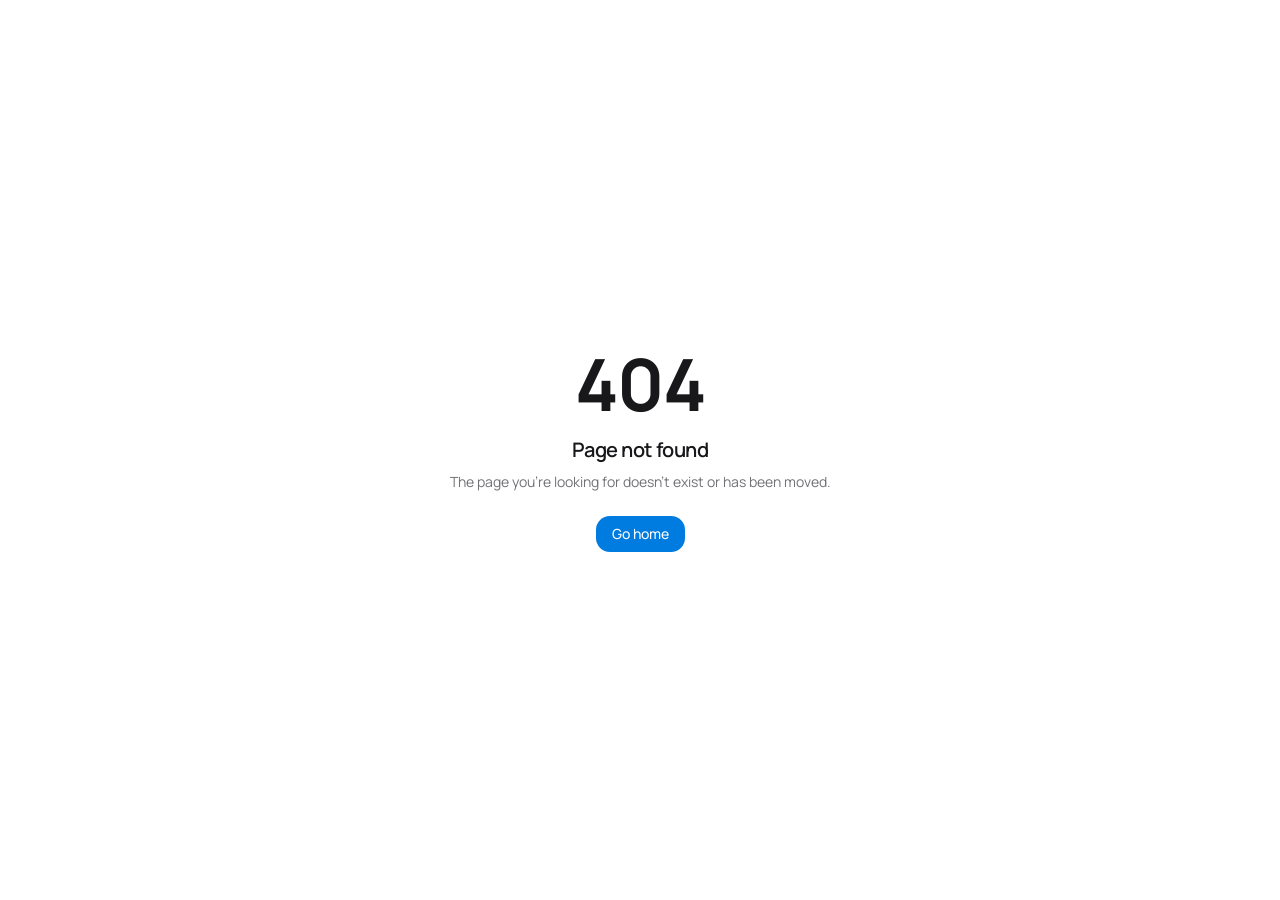
==== privacy/index.html @ 2be68465 "Update policies, developer name and Windows 1.0.5.0 version - Privacy Policy and Terms rewritten: br" ====
<!DOCTYPE html><html lang="en"><head><meta charSet="utf-8"/><meta name="viewport" content="width=device-width, initial-scale=1"/><link rel="stylesheet" href="https://fonts.googleapis.com/css2?family=Manrope:wght@400;500;600;700;800&amp;display=swap" data-precedence="default"/><link rel="stylesheet" href="/assets/styles-CU_1WnyI.css" data-precedence="default"/><title>Privacy Policy — LocalClip</title><meta name="author" content="LocalClip"/><meta property="og:title" content="LocalClip — Sync Android &amp; Windows clipboard, screenshots and files"/><meta property="og:type" content="website"/><meta name="twitter:card" content="summary_large_image"/><meta name="twitter:title" content="LocalClip — Sync Android &amp; Windows clipboard, screenshots and files"/><meta property="og:description" content="LocalClip"/><meta name="twitter:description" content="LocalClip"/><meta property="og:image" content="https://pub-bb2e103a32db4e198524a2e9ed8f35b4.r2.dev/e1fee9d8-5ac7-4807-935d-503331941cda/id-preview-9e396f09--e91eb347-a33b-421f-9c96-598b1c10aba2.lovable.app-1782786435490.png"/><meta name="twitter:image" content="https://pub-bb2e103a32db4e198524a2e9ed8f35b4.r2.dev/e1fee9d8-5ac7-4807-935d-503331941cda/id-preview-9e396f09--e91eb347-a33b-421f-9c96-598b1c10aba2.lovable.app-1782786435490.png"/><meta name="description" content="How LocalClip handles your data across Android and Windows."/><link rel="modulepreload" href="/assets/index-wlqRtZPc.js"/><link rel="modulepreload" href="/assets/privacy-C804tiLi.js"/><link rel="modulepreload" href="/assets/LegalLayout-BevBoTQY.js"/><link rel="preconnect" href="https://fonts.googleapis.com"/><link rel="preconnect" href="https://fonts.gstatic.com" crossorigin="anonymous"/></head><body><!--$--><div class="min-h-screen bg-background"><header class="sticky top-0 z-50 border-b border-border/60 bg-background/70 backdrop-blur-xl"><div class="mx-auto flex h-14 max-w-5xl items-center justify-between px-4 sm:px-6"><a href="/" class="flex items-center gap-2"><span class="grid shrink-0 place-items-center rounded-[28%] bg-gradient-primary text-primary-foreground shadow-soft h-7 w-7" aria-hidden="true"><svg viewBox="0 0 24 24" fill="none" class="h-[62%] w-[62%]"><path d="M7 8.5h7a3.5 3.5 0 0 1 0 7h-2.5" stroke="currentColor" stroke-width="2.1" stroke-linecap="round"></path><path d="M17 15.5h-7a3.5 3.5 0 0 1 0-7h2.5" stroke="currentColor" stroke-width="2.1" stroke-linecap="round"></path></svg></span><span class="text-[15px] font-semibold tracking-tight">LocalClip</span></a><div class="flex items-center gap-1 rounded-full border border-border bg-background/80 p-1 shadow-soft backdrop-blur"><svg xmlns="http://www.w3.org/2000/svg" width="24" height="24" viewBox="0 0 24 24" fill="none" stroke="currentColor" stroke-width="2" stroke-linecap="round" stroke-linejoin="round" class="lucide lucide-globe ml-1.5 h-4 w-4 shrink-0 text-muted-foreground" aria-hidden="true"><circle cx="12" cy="12" r="10"></circle><path d="M12 2a14.5 14.5 0 0 0 0 20 14.5 14.5 0 0 0 0-20"></path><path d="M2 12h20"></path></svg><button type="button" aria-pressed="true" class="rounded-full px-2.5 py-1 text-xs font-semibold transition-colors bg-foreground text-background">EN</button><button type="button" aria-pressed="false" class="rounded-full px-2.5 py-1 text-xs font-semibold transition-colors text-muted-foreground hover:text-foreground">ES</button></div></div></header><main class="mx-auto max-w-3xl px-4 py-12 sm:px-6 sm:py-16"><a href="/" class="inline-flex items-center gap-1.5 text-sm font-medium text-muted-foreground transition-colors hover:text-foreground"><svg xmlns="http://www.w3.org/2000/svg" width="24" height="24" viewBox="0 0 24 24" fill="none" stroke="currentColor" stroke-width="2" stroke-linecap="round" stroke-linejoin="round" class="lucide lucide-arrow-left h-4 w-4" aria-hidden="true"><path d="m12 19-7-7 7-7"></path><path d="M19 12H5"></path></svg>Back to home</a><h1 class="mt-6 text-3xl font-bold tracking-tight sm:text-4xl">Privacy Policy</h1><p class="mt-2 text-sm text-muted-foreground">Last updated: July 2026</p><div class="mt-8 space-y-8"><section><h2 class="text-lg font-semibold">1. Who is responsible</h2><p class="mt-2 text-sm leading-relaxed text-muted-foreground">LocalClip is developed by Blasmani V. Titi Q. For any privacy request or question about this policy you can contact webbusinesstoolspro@gmail.com.</p></section><section><h2 class="text-lg font-semibold">2. Scope</h2><p class="mt-2 text-sm leading-relaxed text-muted-foreground">This policy covers the LocalClip Windows app, the LocalClip Android app (including the LocalClip Board keyboard) and this website. It explains what information the apps handle, where it is stored and what never leaves your devices.</p></section><section><h2 class="text-lg font-semibold">3. Our privacy model: local first</h2><p class="mt-2 text-sm leading-relaxed text-muted-foreground">LocalClip was designed so that your content travels directly between your own devices. There is no LocalClip cloud, no LocalClip account and no LocalClip server that receives your clipboard, screenshots or files. Synchronization happens over your local Wi-Fi network or over a direct Bluetooth connection between your phone and your PC.</p></section><section><h2 class="text-lg font-semibold">4. Information LocalClip processes</h2><p class="mt-2 text-sm leading-relaxed text-muted-foreground">Content you choose to sync: clipboard text, screenshots, images and files. This content is processed only to deliver it to your other device and to show it in your local history.</p><p class="mt-2 text-sm leading-relaxed text-muted-foreground">Pairing and connection data: device names, internal device identifiers generated by LocalClip, and the pairing credentials created when you scan the QR code. These exist so that only the devices you explicitly linked can talk to each other.</p><p class="mt-2 text-sm leading-relaxed text-muted-foreground">Basic technical data on your devices, such as settings and transfer history, stored locally so the app can work.</p></section><section><h2 class="text-lg font-semibold">5. Information LocalClip does NOT collect</h2><p class="mt-2 text-sm leading-relaxed text-muted-foreground">We do not read, upload, sell or share the content you sync. We do not build profiles from your clipboard or files. Your synchronized content is never sent to the developer or to any LocalClip server, because none exists.</p></section><section><h2 class="text-lg font-semibold">6. Transfers between your devices</h2><p class="mt-2 text-sm leading-relaxed text-muted-foreground">Over Wi-Fi, content travels through your local network using an encrypted channel (AES-GCM) after both devices are paired with the QR code.</p><p class="mt-2 text-sm leading-relaxed text-muted-foreground">Over Bluetooth, text and screenshots travel through an encrypted Bluetooth Low Energy channel (AES-GCM with per-session keys) established after an authenticated handshake between your paired devices.</p><p class="mt-2 text-sm leading-relaxed text-muted-foreground">In both modes the content goes device-to-device. It does not pass through the internet or through third-party servers.</p></section><section><h2 class="text-lg font-semibold">7. The LocalClip Board keyboard</h2><p class="mt-2 text-sm leading-relaxed text-muted-foreground">The keyboard runs entirely on your device. What you type is delivered to the app you are typing in, and is not logged or transmitted by LocalClip. Fields marked as sensitive (such as passwords) disable suggestions and clipboard offers.</p></section><section><h2 class="text-lg font-semibold">8. Local storage</h2><p class="mt-2 text-sm leading-relaxed text-muted-foreground">History, settings, pairing credentials and received files are stored locally on your devices. Sensitive credentials are protected with Android Keystore on Android and with Windows protected storage on Windows where applicable. You can delete history and files at any time from the app.</p></section><section><h2 class="text-lg font-semibold">9. Permissions the apps request</h2><p class="mt-2 text-sm leading-relaxed text-muted-foreground">Android may request: local network access (Wi-Fi sync and discovery), Bluetooth (nearby devices) for Bluetooth mode, notifications for transfer status, and access to the images you choose to share. The Bluetooth scan permission is declared as never used for location.</p><p class="mt-2 text-sm leading-relaxed text-muted-foreground">Windows may request: local network capability and Bluetooth capability for the same purposes. Each permission is used only for the feature it enables.</p></section><section><h2 class="text-lg font-semibold">10. Advertising and purchases</h2><p class="mt-2 text-sm leading-relaxed text-muted-foreground">The Android app may show ads served by Google AdMob and may offer an optional purchase to remove them. AdMob may process advertising identifiers under Google&#x27;s own privacy policy. Payments are processed entirely by Google Play or Microsoft Store; LocalClip never sees your payment details.</p></section><section><h2 class="text-lg font-semibold">11. Third-party services</h2><p class="mt-2 text-sm leading-relaxed text-muted-foreground">Distribution is handled by Google Play and Microsoft Store, and advertising by Google AdMob. These services have their own privacy policies that apply to the data they process.</p></section><section><h2 class="text-lg font-semibold">12. Security</h2><p class="mt-2 text-sm leading-relaxed text-muted-foreground">Transfers are encrypted end-to-end between your paired devices, content integrity is verified with cryptographic hashes, and pairing requires physical access to both devices (scanning the QR). No method of transmission is completely secure, but LocalClip&#x27;s local-only design keeps your content off the internet by default.</p></section><section><h2 class="text-lg font-semibold">13. Retention and deletion</h2><p class="mt-2 text-sm leading-relaxed text-muted-foreground">You control your data. Deleting an item from history, unpairing a device or uninstalling the app removes the corresponding local data. We cannot delete data for you because we never receive it.</p></section><section><h2 class="text-lg font-semibold">14. Minors</h2><p class="mt-2 text-sm leading-relaxed text-muted-foreground">LocalClip is not directed to children under the age required by your local law.</p></section><section><h2 class="text-lg font-semibold">15. Your rights</h2><p class="mt-2 text-sm leading-relaxed text-muted-foreground">Depending on your jurisdiction you may have rights of access, correction, deletion, portability and objection. Because your data lives on your own devices, you can exercise most of them directly in the app. For anything else, write to webbusinesstoolspro@gmail.com and we will respond as soon as possible.</p></section><section><h2 class="text-lg font-semibold">16. Changes to this policy</h2><p class="mt-2 text-sm leading-relaxed text-muted-foreground">We may update this policy when the apps gain new features. Material changes will be reflected on this page with a new revision date.</p></section></div></main><footer class="border-t border-border bg-surface"><div class="mx-auto max-w-5xl px-4 py-10 sm:px-6"><div class="flex flex-col gap-6 sm:flex-row sm:items-start sm:justify-between"><div class="max-w-xs"><a href="/" class="flex items-center gap-2"><span class="grid shrink-0 place-items-center rounded-[28%] bg-gradient-primary text-primary-foreground shadow-soft h-7 w-7" aria-hidden="true"><svg viewBox="0 0 24 24" fill="none" class="h-[62%] w-[62%]"><path d="M7 8.5h7a3.5 3.5 0 0 1 0 7h-2.5" stroke="currentColor" stroke-width="2.1" stroke-linecap="round"></path><path d="M17 15.5h-7a3.5 3.5 0 0 1 0-7h2.5" stroke="currentColor" stroke-width="2.1" stroke-linecap="round"></path></svg></span><span class="text-[15px] font-semibold tracking-tight">LocalClip</span></a><p class="mt-3 text-sm text-muted-foreground">Sync clipboard, screenshots and files between Android and Windows.</p></div><nav class="flex flex-col gap-2.5 text-sm"><a class="text-muted-foreground transition-colors hover:text-foreground active" href="/privacy" data-status="active" aria-current="page">Privacy Policy</a><a href="/terms" class="text-muted-foreground transition-colors hover:text-foreground">Terms &amp; Conditions</a><a href="mailto:webbusinesstoolspro@gmail.com" class="text-muted-foreground transition-colors hover:text-foreground">Contact</a></nav></div><p class="mt-8 border-t border-border pt-6 text-xs text-muted-foreground">© 2026 localclip-synchronization.com · <!-- -->All rights reserved.</p></div></footer></div><script>(function(a,f){let l;try{l=JSON.parse(sessionStorage.getItem(a)||"{}")}catch{return}const n=l?.[f||history.state?.__TSR_key];let c=!1;for(const t in n){const e=n[t],o=e?.scrollX,s=e?.scrollY;if(Number.isFinite(o)&&Number.isFinite(s)){if(t==="window")scrollTo(o,s),c=!0;else if(t)try{const r=document.querySelector(t);r&&(r.scrollLeft=o,r.scrollTop=s)}catch{}}}if(c)return;const i=location.hash.slice(1);if(i){const t=history.state?.__hashScrollIntoViewOptions??!0;if(t){const e=document.getElementById(i);e&&e.scrollIntoView(t)}return}scrollTo(0,0)})("tsr-scroll-restoration-v1_3");document.currentScript.remove()</script><!--/$--><script class="$tsr" id="$tsr-stream-barrier">(self.$R=self.$R||{})["tsr"]=[];self.$_TSR={h(){this.hydrated=!0,this.c()},e(){this.streamEnded=!0,this.c()},c(){this.hydrated&&this.streamEnded&&(delete self.$_TSR,delete self.$R.tsr)},p(e){this.initialized?e():this.buffer.push(e)},buffer:[]};$_TSR.router=($R=>$R[0]={manifest:$R[1]={routes:$R[2]={__root__:$R[3]={preloads:$R[4]=["/assets/index-wlqRtZPc.js"],scripts:$R[5]=[$R[6]={attrs:$R[7]={type:"module",async:!0,src:"/assets/index-wlqRtZPc.js"}}]},"/privacy":$R[8]={preloads:$R[9]=["/assets/privacy-C804tiLi.js","/assets/LegalLayout-BevBoTQY.js"]}}},matches:$R[10]=[$R[11]={i:"__root__ ",u:1784582081597,s:"success",ssr:!0},$R[12]={i:" privacy privacy",u:1784582081597,s:"success",ssr:!0}],lastMatchId:" privacy privacy"})($R["tsr"]);$_TSR.e();document.currentScript.remove()</script><script type="module" async="" src="/assets/index-wlqRtZPc.js"></script></body></html>
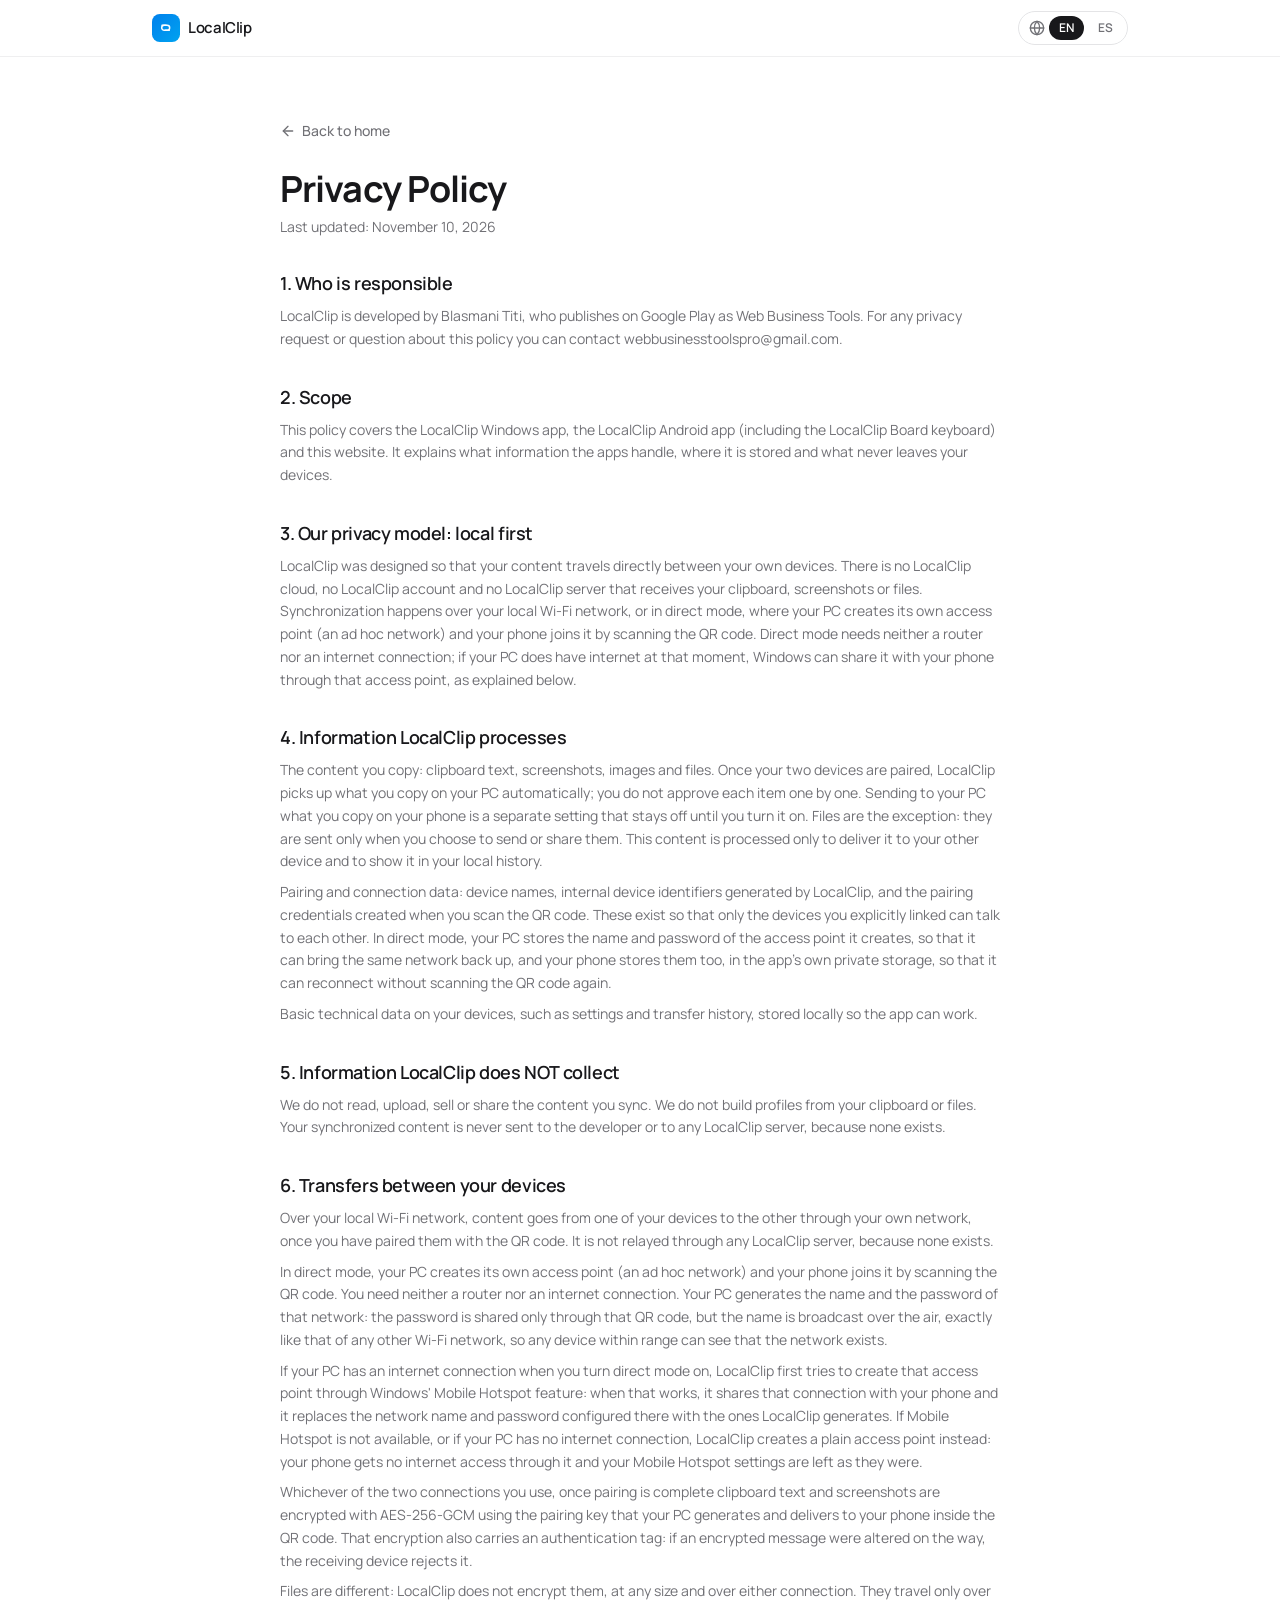
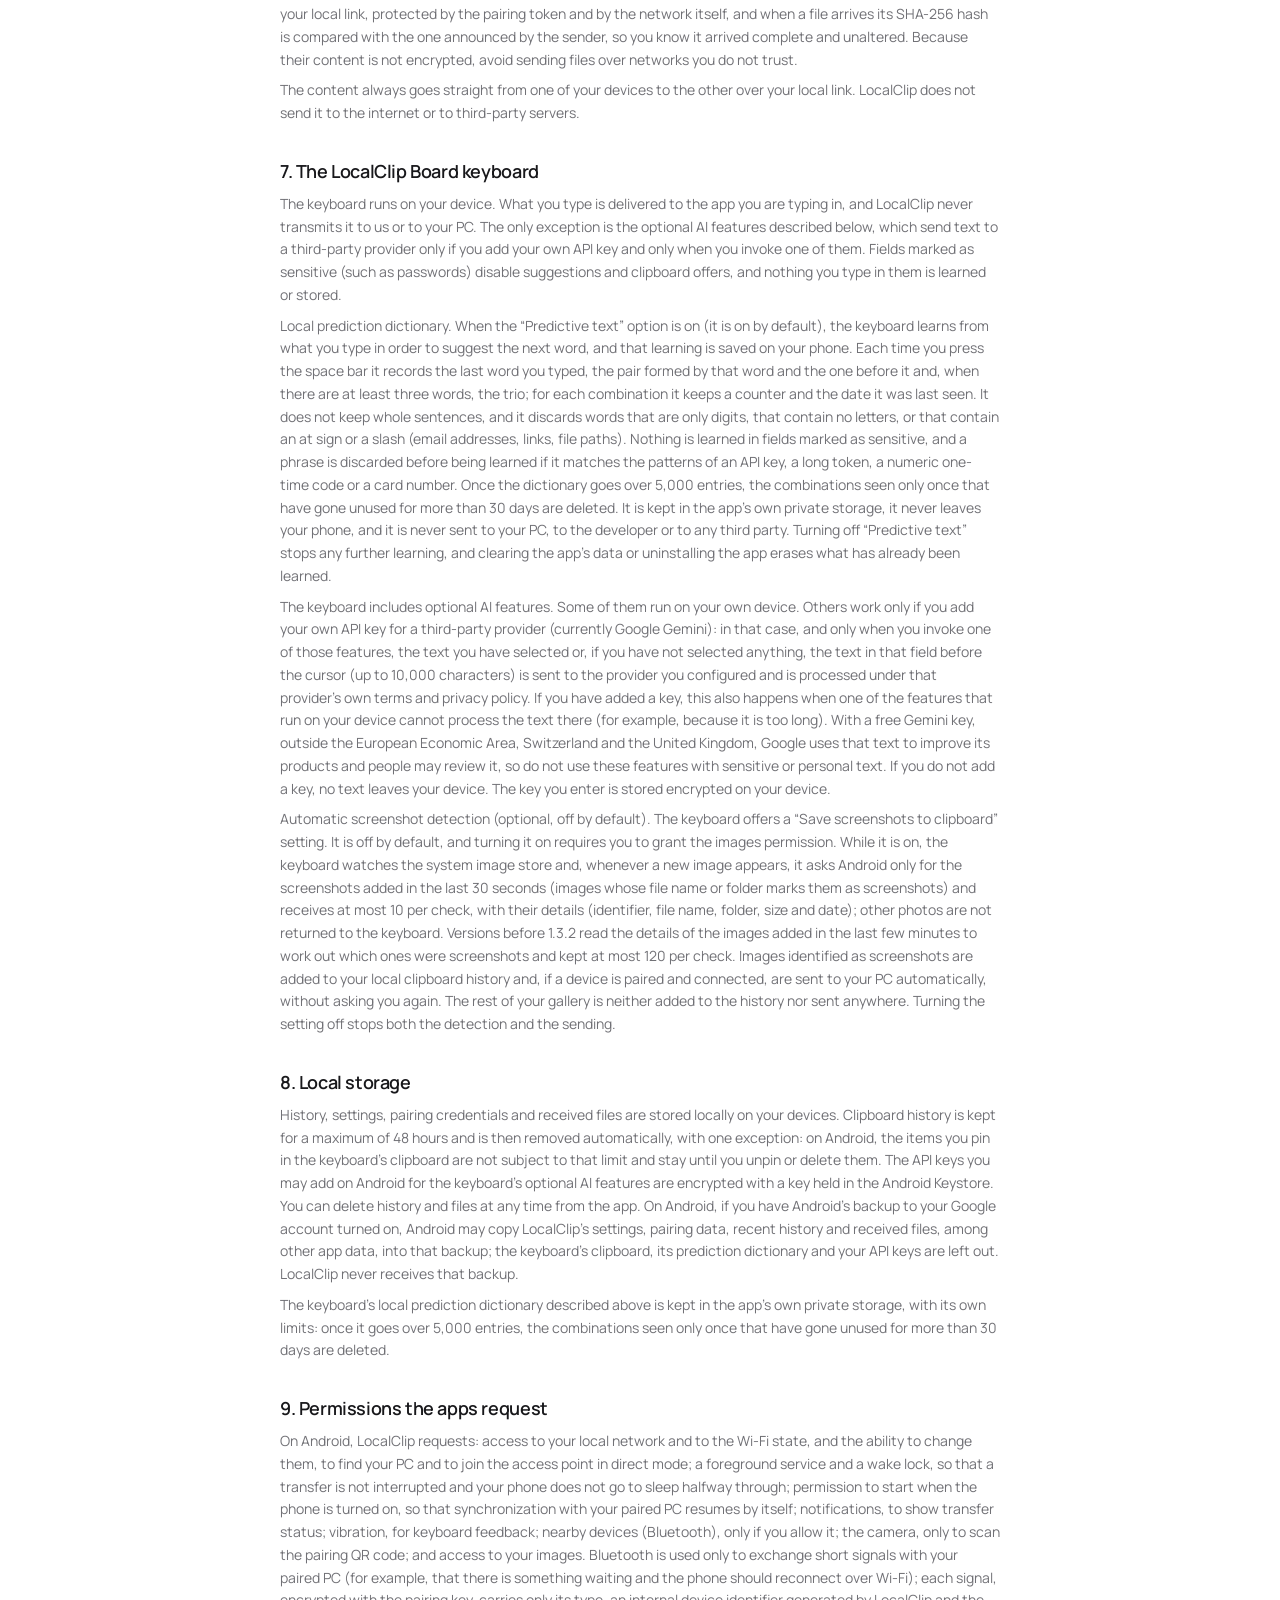
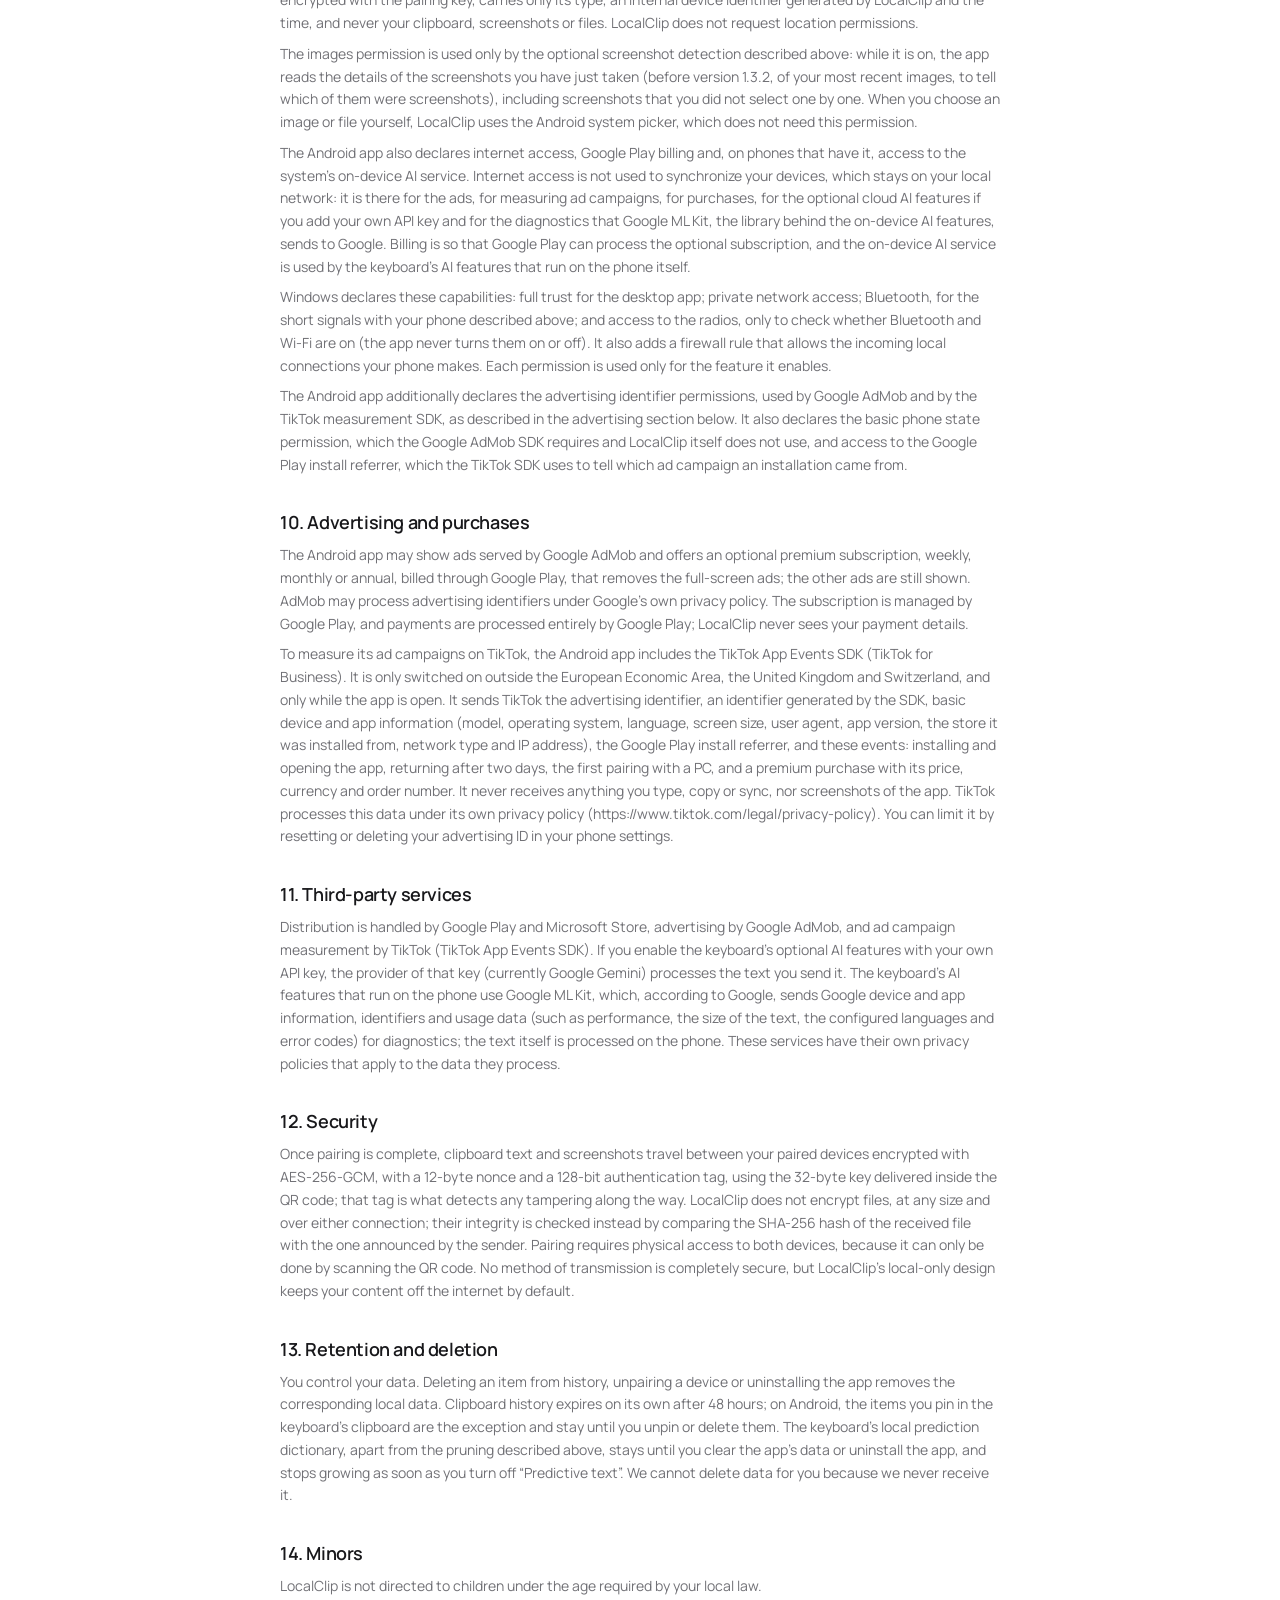
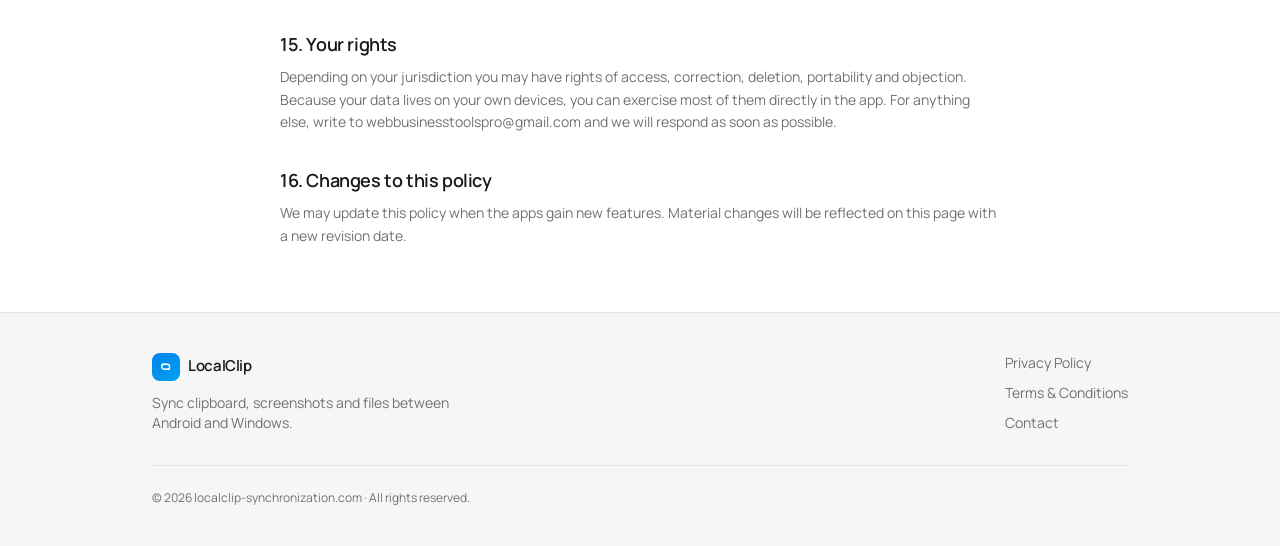
==== commit 1d23d637: "Terminos y privacidad al dia; /terms.html y /privacy.html ya no salen en blanco Terminos: el Premium" ====
--- a/privacy/index.html
+++ b/privacy/index.html
@@ -1 +1 @@
-<!DOCTYPE html><html lang="en"><head><meta charSet="utf-8"/><meta name="viewport" content="width=device-width, initial-scale=1"/><link rel="stylesheet" href="https://fonts.googleapis.com/css2?family=Manrope:wght@400;500;600;700;800&amp;display=swap" data-precedence="default"/><link rel="stylesheet" href="/assets/styles-CU_1WnyI.css" data-precedence="default"/><title>Privacy Policy — LocalClip</title><meta name="author" content="LocalClip"/><meta property="og:title" content="LocalClip — Sync Android &amp; Windows clipboard, screenshots and files"/><meta property="og:type" content="website"/><meta name="twitter:card" content="summary_large_image"/><meta name="twitter:title" content="LocalClip — Sync Android &amp; Windows clipboard, screenshots and files"/><meta property="og:description" content="LocalClip"/><meta name="twitter:description" content="LocalClip"/><meta property="og:image" content="https://pub-bb2e103a32db4e198524a2e9ed8f35b4.r2.dev/e1fee9d8-5ac7-4807-935d-503331941cda/id-preview-9e396f09--e91eb347-a33b-421f-9c96-598b1c10aba2.lovable.app-1782786435490.png"/><meta name="twitter:image" content="https://pub-bb2e103a32db4e198524a2e9ed8f35b4.r2.dev/e1fee9d8-5ac7-4807-935d-503331941cda/id-preview-9e396f09--e91eb347-a33b-421f-9c96-598b1c10aba2.lovable.app-1782786435490.png"/><meta name="description" content="How LocalClip handles your data across Android and Windows."/><link rel="modulepreload" href="/assets/index-wlqRtZPc.js"/><link rel="modulepreload" href="/assets/privacy-C804tiLi.js"/><link rel="modulepreload" href="/assets/LegalLayout-BevBoTQY.js"/><link rel="preconnect" href="https://fonts.googleapis.com"/><link rel="preconnect" href="https://fonts.gstatic.com" crossorigin="anonymous"/></head><body><!--$--><div class="min-h-screen bg-background"><header class="sticky top-0 z-50 border-b border-border/60 bg-background/70 backdrop-blur-xl"><div class="mx-auto flex h-14 max-w-5xl items-center justify-between px-4 sm:px-6"><a href="/" class="flex items-center gap-2"><span class="grid shrink-0 place-items-center rounded-[28%] bg-gradient-primary text-primary-foreground shadow-soft h-7 w-7" aria-hidden="true"><svg viewBox="0 0 24 24" fill="none" class="h-[62%] w-[62%]"><path d="M7 8.5h7a3.5 3.5 0 0 1 0 7h-2.5" stroke="currentColor" stroke-width="2.1" stroke-linecap="round"></path><path d="M17 15.5h-7a3.5 3.5 0 0 1 0-7h2.5" stroke="currentColor" stroke-width="2.1" stroke-linecap="round"></path></svg></span><span class="text-[15px] font-semibold tracking-tight">LocalClip</span></a><div class="flex items-center gap-1 rounded-full border border-border bg-background/80 p-1 shadow-soft backdrop-blur"><svg xmlns="http://www.w3.org/2000/svg" width="24" height="24" viewBox="0 0 24 24" fill="none" stroke="currentColor" stroke-width="2" stroke-linecap="round" stroke-linejoin="round" class="lucide lucide-globe ml-1.5 h-4 w-4 shrink-0 text-muted-foreground" aria-hidden="true"><circle cx="12" cy="12" r="10"></circle><path d="M12 2a14.5 14.5 0 0 0 0 20 14.5 14.5 0 0 0 0-20"></path><path d="M2 12h20"></path></svg><button type="button" aria-pressed="true" class="rounded-full px-2.5 py-1 text-xs font-semibold transition-colors bg-foreground text-background">EN</button><button type="button" aria-pressed="false" class="rounded-full px-2.5 py-1 text-xs font-semibold transition-colors text-muted-foreground hover:text-foreground">ES</button></div></div></header><main class="mx-auto max-w-3xl px-4 py-12 sm:px-6 sm:py-16"><a href="/" class="inline-flex items-center gap-1.5 text-sm font-medium text-muted-foreground transition-colors hover:text-foreground"><svg xmlns="http://www.w3.org/2000/svg" width="24" height="24" viewBox="0 0 24 24" fill="none" stroke="currentColor" stroke-width="2" stroke-linecap="round" stroke-linejoin="round" class="lucide lucide-arrow-left h-4 w-4" aria-hidden="true"><path d="m12 19-7-7 7-7"></path><path d="M19 12H5"></path></svg>Back to home</a><h1 class="mt-6 text-3xl font-bold tracking-tight sm:text-4xl">Privacy Policy</h1><p class="mt-2 text-sm text-muted-foreground">Last updated: July 2026</p><div class="mt-8 space-y-8"><section><h2 class="text-lg font-semibold">1. Who is responsible</h2><p class="mt-2 text-sm leading-relaxed text-muted-foreground">LocalClip is developed by Blasmani V. Titi Q. For any privacy request or question about this policy you can contact webbusinesstoolspro@gmail.com.</p></section><section><h2 class="text-lg font-semibold">2. Scope</h2><p class="mt-2 text-sm leading-relaxed text-muted-foreground">This policy covers the LocalClip Windows app, the LocalClip Android app (including the LocalClip Board keyboard) and this website. It explains what information the apps handle, where it is stored and what never leaves your devices.</p></section><section><h2 class="text-lg font-semibold">3. Our privacy model: local first</h2><p class="mt-2 text-sm leading-relaxed text-muted-foreground">LocalClip was designed so that your content travels directly between your own devices. There is no LocalClip cloud, no LocalClip account and no LocalClip server that receives your clipboard, screenshots or files. Synchronization happens over your local Wi-Fi network or over a direct Bluetooth connection between your phone and your PC.</p></section><section><h2 class="text-lg font-semibold">4. Information LocalClip processes</h2><p class="mt-2 text-sm leading-relaxed text-muted-foreground">Content you choose to sync: clipboard text, screenshots, images and files. This content is processed only to deliver it to your other device and to show it in your local history.</p><p class="mt-2 text-sm leading-relaxed text-muted-foreground">Pairing and connection data: device names, internal device identifiers generated by LocalClip, and the pairing credentials created when you scan the QR code. These exist so that only the devices you explicitly linked can talk to each other.</p><p class="mt-2 text-sm leading-relaxed text-muted-foreground">Basic technical data on your devices, such as settings and transfer history, stored locally so the app can work.</p></section><section><h2 class="text-lg font-semibold">5. Information LocalClip does NOT collect</h2><p class="mt-2 text-sm leading-relaxed text-muted-foreground">We do not read, upload, sell or share the content you sync. We do not build profiles from your clipboard or files. Your synchronized content is never sent to the developer or to any LocalClip server, because none exists.</p></section><section><h2 class="text-lg font-semibold">6. Transfers between your devices</h2><p class="mt-2 text-sm leading-relaxed text-muted-foreground">Over Wi-Fi, content travels through your local network using an encrypted channel (AES-GCM) after both devices are paired with the QR code.</p><p class="mt-2 text-sm leading-relaxed text-muted-foreground">Over Bluetooth, text and screenshots travel through an encrypted Bluetooth Low Energy channel (AES-GCM with per-session keys) established after an authenticated handshake between your paired devices.</p><p class="mt-2 text-sm leading-relaxed text-muted-foreground">In both modes the content goes device-to-device. It does not pass through the internet or through third-party servers.</p></section><section><h2 class="text-lg font-semibold">7. The LocalClip Board keyboard</h2><p class="mt-2 text-sm leading-relaxed text-muted-foreground">The keyboard runs entirely on your device. What you type is delivered to the app you are typing in, and is not logged or transmitted by LocalClip. Fields marked as sensitive (such as passwords) disable suggestions and clipboard offers.</p></section><section><h2 class="text-lg font-semibold">8. Local storage</h2><p class="mt-2 text-sm leading-relaxed text-muted-foreground">History, settings, pairing credentials and received files are stored locally on your devices. Sensitive credentials are protected with Android Keystore on Android and with Windows protected storage on Windows where applicable. You can delete history and files at any time from the app.</p></section><section><h2 class="text-lg font-semibold">9. Permissions the apps request</h2><p class="mt-2 text-sm leading-relaxed text-muted-foreground">Android may request: local network access (Wi-Fi sync and discovery), Bluetooth (nearby devices) for Bluetooth mode, notifications for transfer status, and access to the images you choose to share. The Bluetooth scan permission is declared as never used for location.</p><p class="mt-2 text-sm leading-relaxed text-muted-foreground">Windows may request: local network capability and Bluetooth capability for the same purposes. Each permission is used only for the feature it enables.</p></section><section><h2 class="text-lg font-semibold">10. Advertising and purchases</h2><p class="mt-2 text-sm leading-relaxed text-muted-foreground">The Android app may show ads served by Google AdMob and may offer an optional purchase to remove them. AdMob may process advertising identifiers under Google&#x27;s own privacy policy. Payments are processed entirely by Google Play or Microsoft Store; LocalClip never sees your payment details.</p></section><section><h2 class="text-lg font-semibold">11. Third-party services</h2><p class="mt-2 text-sm leading-relaxed text-muted-foreground">Distribution is handled by Google Play and Microsoft Store, and advertising by Google AdMob. These services have their own privacy policies that apply to the data they process.</p></section><section><h2 class="text-lg font-semibold">12. Security</h2><p class="mt-2 text-sm leading-relaxed text-muted-foreground">Transfers are encrypted end-to-end between your paired devices, content integrity is verified with cryptographic hashes, and pairing requires physical access to both devices (scanning the QR). No method of transmission is completely secure, but LocalClip&#x27;s local-only design keeps your content off the internet by default.</p></section><section><h2 class="text-lg font-semibold">13. Retention and deletion</h2><p class="mt-2 text-sm leading-relaxed text-muted-foreground">You control your data. Deleting an item from history, unpairing a device or uninstalling the app removes the corresponding local data. We cannot delete data for you because we never receive it.</p></section><section><h2 class="text-lg font-semibold">14. Minors</h2><p class="mt-2 text-sm leading-relaxed text-muted-foreground">LocalClip is not directed to children under the age required by your local law.</p></section><section><h2 class="text-lg font-semibold">15. Your rights</h2><p class="mt-2 text-sm leading-relaxed text-muted-foreground">Depending on your jurisdiction you may have rights of access, correction, deletion, portability and objection. Because your data lives on your own devices, you can exercise most of them directly in the app. For anything else, write to webbusinesstoolspro@gmail.com and we will respond as soon as possible.</p></section><section><h2 class="text-lg font-semibold">16. Changes to this policy</h2><p class="mt-2 text-sm leading-relaxed text-muted-foreground">We may update this policy when the apps gain new features. Material changes will be reflected on this page with a new revision date.</p></section></div></main><footer class="border-t border-border bg-surface"><div class="mx-auto max-w-5xl px-4 py-10 sm:px-6"><div class="flex flex-col gap-6 sm:flex-row sm:items-start sm:justify-between"><div class="max-w-xs"><a href="/" class="flex items-center gap-2"><span class="grid shrink-0 place-items-center rounded-[28%] bg-gradient-primary text-primary-foreground shadow-soft h-7 w-7" aria-hidden="true"><svg viewBox="0 0 24 24" fill="none" class="h-[62%] w-[62%]"><path d="M7 8.5h7a3.5 3.5 0 0 1 0 7h-2.5" stroke="currentColor" stroke-width="2.1" stroke-linecap="round"></path><path d="M17 15.5h-7a3.5 3.5 0 0 1 0-7h2.5" stroke="currentColor" stroke-width="2.1" stroke-linecap="round"></path></svg></span><span class="text-[15px] font-semibold tracking-tight">LocalClip</span></a><p class="mt-3 text-sm text-muted-foreground">Sync clipboard, screenshots and files between Android and Windows.</p></div><nav class="flex flex-col gap-2.5 text-sm"><a class="text-muted-foreground transition-colors hover:text-foreground active" href="/privacy" data-status="active" aria-current="page">Privacy Policy</a><a href="/terms" class="text-muted-foreground transition-colors hover:text-foreground">Terms &amp; Conditions</a><a href="mailto:webbusinesstoolspro@gmail.com" class="text-muted-foreground transition-colors hover:text-foreground">Contact</a></nav></div><p class="mt-8 border-t border-border pt-6 text-xs text-muted-foreground">© 2026 localclip-synchronization.com · <!-- -->All rights reserved.</p></div></footer></div><script>(function(a,f){let l;try{l=JSON.parse(sessionStorage.getItem(a)||"{}")}catch{return}const n=l?.[f||history.state?.__TSR_key];let c=!1;for(const t in n){const e=n[t],o=e?.scrollX,s=e?.scrollY;if(Number.isFinite(o)&&Number.isFinite(s)){if(t==="window")scrollTo(o,s),c=!0;else if(t)try{const r=document.querySelector(t);r&&(r.scrollLeft=o,r.scrollTop=s)}catch{}}}if(c)return;const i=location.hash.slice(1);if(i){const t=history.state?.__hashScrollIntoViewOptions??!0;if(t){const e=document.getElementById(i);e&&e.scrollIntoView(t)}return}scrollTo(0,0)})("tsr-scroll-restoration-v1_3");document.currentScript.remove()</script><!--/$--><script class="$tsr" id="$tsr-stream-barrier">(self.$R=self.$R||{})["tsr"]=[];self.$_TSR={h(){this.hydrated=!0,this.c()},e(){this.streamEnded=!0,this.c()},c(){this.hydrated&&this.streamEnded&&(delete self.$_TSR,delete self.$R.tsr)},p(e){this.initialized?e():this.buffer.push(e)},buffer:[]};$_TSR.router=($R=>$R[0]={manifest:$R[1]={routes:$R[2]={__root__:$R[3]={preloads:$R[4]=["/assets/index-wlqRtZPc.js"],scripts:$R[5]=[$R[6]={attrs:$R[7]={type:"module",async:!0,src:"/assets/index-wlqRtZPc.js"}}]},"/privacy":$R[8]={preloads:$R[9]=["/assets/privacy-C804tiLi.js","/assets/LegalLayout-BevBoTQY.js"]}}},matches:$R[10]=[$R[11]={i:"__root__ ",u:1784582081597,s:"success",ssr:!0},$R[12]={i:" privacy privacy",u:1784582081597,s:"success",ssr:!0}],lastMatchId:" privacy privacy"})($R["tsr"]);$_TSR.e();document.currentScript.remove()</script><script type="module" async="" src="/assets/index-wlqRtZPc.js"></script></body></html>+<!DOCTYPE html><html lang="en"><head><meta charSet="utf-8"/><script>(function(){var p=location.pathname,n=p.replace(/\/index\.html$/,"/").replace(/\.html$/,"");if(n!==p&&window.history&&history.replaceState){history.replaceState(history.state,"",n+location.search+location.hash)}})()</script><meta name="viewport" content="width=device-width, initial-scale=1"/><link rel="stylesheet" href="https://fonts.googleapis.com/css2?family=Manrope:wght@400;500;600;700;800&amp;display=swap" data-precedence="default"/><link rel="stylesheet" href="/assets/styles-CU_1WnyI.css" data-precedence="default"/><title>Privacy Policy — LocalClip</title><meta name="author" content="LocalClip"/><meta property="og:title" content="LocalClip — Sync Android &amp; Windows clipboard, screenshots and files"/><meta property="og:type" content="website"/><meta name="twitter:card" content="summary_large_image"/><meta name="twitter:title" content="LocalClip — Sync Android &amp; Windows clipboard, screenshots and files"/><meta property="og:description" content="LocalClip"/><meta name="twitter:description" content="LocalClip"/><meta property="og:image" content="https://pub-bb2e103a32db4e198524a2e9ed8f35b4.r2.dev/e1fee9d8-5ac7-4807-935d-503331941cda/id-preview-9e396f09--e91eb347-a33b-421f-9c96-598b1c10aba2.lovable.app-1782786435490.png"/><meta name="twitter:image" content="https://pub-bb2e103a32db4e198524a2e9ed8f35b4.r2.dev/e1fee9d8-5ac7-4807-935d-503331941cda/id-preview-9e396f09--e91eb347-a33b-421f-9c96-598b1c10aba2.lovable.app-1782786435490.png"/><meta name="description" content="How LocalClip handles your data across Android and Windows."/><link rel="modulepreload" href="/assets/index-wlqRtZPc.js"/><link rel="modulepreload" href="/assets/privacy-C804tiLi.js"/><link rel="modulepreload" href="/assets/LegalLayout-BevBoTQY.js"/><link rel="preconnect" href="https://fonts.googleapis.com"/><link rel="preconnect" href="https://fonts.gstatic.com" crossorigin="anonymous"/></head><body><!--$--><div class="min-h-screen bg-background"><header class="sticky top-0 z-50 border-b border-border/60 bg-background/70 backdrop-blur-xl"><div class="mx-auto flex h-14 max-w-5xl items-center justify-between px-4 sm:px-6"><a href="/" class="flex items-center gap-2"><span class="grid shrink-0 place-items-center rounded-[28%] bg-gradient-primary text-primary-foreground shadow-soft h-7 w-7" aria-hidden="true"><svg viewBox="0 0 24 24" fill="none" class="h-[62%] w-[62%]"><path d="M7 8.5h7a3.5 3.5 0 0 1 0 7h-2.5" stroke="currentColor" stroke-width="2.1" stroke-linecap="round"></path><path d="M17 15.5h-7a3.5 3.5 0 0 1 0-7h2.5" stroke="currentColor" stroke-width="2.1" stroke-linecap="round"></path></svg></span><span class="text-[15px] font-semibold tracking-tight">LocalClip</span></a><div class="flex items-center gap-1 rounded-full border border-border bg-background/80 p-1 shadow-soft backdrop-blur"><svg xmlns="http://www.w3.org/2000/svg" width="24" height="24" viewBox="0 0 24 24" fill="none" stroke="currentColor" stroke-width="2" stroke-linecap="round" stroke-linejoin="round" class="lucide lucide-globe ml-1.5 h-4 w-4 shrink-0 text-muted-foreground" aria-hidden="true"><circle cx="12" cy="12" r="10"></circle><path d="M12 2a14.5 14.5 0 0 0 0 20 14.5 14.5 0 0 0 0-20"></path><path d="M2 12h20"></path></svg><button type="button" aria-pressed="true" class="rounded-full px-2.5 py-1 text-xs font-semibold transition-colors bg-foreground text-background">EN</button><button type="button" aria-pressed="false" class="rounded-full px-2.5 py-1 text-xs font-semibold transition-colors text-muted-foreground hover:text-foreground">ES</button></div></div></header><main class="mx-auto max-w-3xl px-4 py-12 sm:px-6 sm:py-16"><a href="/" class="inline-flex items-center gap-1.5 text-sm font-medium text-muted-foreground transition-colors hover:text-foreground"><svg xmlns="http://www.w3.org/2000/svg" width="24" height="24" viewBox="0 0 24 24" fill="none" stroke="currentColor" stroke-width="2" stroke-linecap="round" stroke-linejoin="round" class="lucide lucide-arrow-left h-4 w-4" aria-hidden="true"><path d="m12 19-7-7 7-7"></path><path d="M19 12H5"></path></svg>Back to home</a><h1 class="mt-6 text-3xl font-bold tracking-tight sm:text-4xl">Privacy Policy</h1><p class="mt-2 text-sm text-muted-foreground">Last updated: November 10, 2026</p><div class="mt-8 space-y-8"><section><h2 class="text-lg font-semibold">1. Who is responsible</h2><p class="mt-2 text-sm leading-relaxed text-muted-foreground">LocalClip is developed by Blasmani Titi, who publishes on Google Play as Web Business Tools. For any privacy request or question about this policy you can contact webbusinesstoolspro@gmail.com.</p></section><section><h2 class="text-lg font-semibold">2. Scope</h2><p class="mt-2 text-sm leading-relaxed text-muted-foreground">This policy covers the LocalClip Windows app, the LocalClip Android app (including the LocalClip Board keyboard) and this website. It explains what information the apps handle, where it is stored and what never leaves your devices.</p></section><section><h2 class="text-lg font-semibold">3. Our privacy model: local first</h2><p class="mt-2 text-sm leading-relaxed text-muted-foreground">LocalClip was designed so that your content travels directly between your own devices. There is no LocalClip cloud, no LocalClip account and no LocalClip server that receives your clipboard, screenshots or files. Synchronization happens over your local Wi-Fi network, or in direct mode, where your PC creates its own access point (an ad hoc network) and your phone joins it by scanning the QR code. Direct mode needs neither a router nor an internet connection; if your PC does have internet at that moment, Windows can share it with your phone through that access point, as explained below.</p></section><section><h2 class="text-lg font-semibold">4. Information LocalClip processes</h2><p class="mt-2 text-sm leading-relaxed text-muted-foreground">The content you copy: clipboard text, screenshots, images and files. Once your two devices are paired, LocalClip picks up what you copy on your PC automatically; you do not approve each item one by one. Sending to your PC what you copy on your phone is a separate setting that stays off until you turn it on. Files are the exception: they are sent only when you choose to send or share them. This content is processed only to deliver it to your other device and to show it in your local history.</p><p class="mt-2 text-sm leading-relaxed text-muted-foreground">Pairing and connection data: device names, internal device identifiers generated by LocalClip, and the pairing credentials created when you scan the QR code. These exist so that only the devices you explicitly linked can talk to each other. In direct mode, your PC stores the name and password of the access point it creates, so that it can bring the same network back up, and your phone stores them too, in the app&#x27;s own private storage, so that it can reconnect without scanning the QR code again.</p><p class="mt-2 text-sm leading-relaxed text-muted-foreground">Basic technical data on your devices, such as settings and transfer history, stored locally so the app can work.</p></section><section><h2 class="text-lg font-semibold">5. Information LocalClip does NOT collect</h2><p class="mt-2 text-sm leading-relaxed text-muted-foreground">We do not read, upload, sell or share the content you sync. We do not build profiles from your clipboard or files. Your synchronized content is never sent to the developer or to any LocalClip server, because none exists.</p></section><section><h2 class="text-lg font-semibold">6. Transfers between your devices</h2><p class="mt-2 text-sm leading-relaxed text-muted-foreground">Over your local Wi-Fi network, content goes from one of your devices to the other through your own network, once you have paired them with the QR code. It is not relayed through any LocalClip server, because none exists.</p><p class="mt-2 text-sm leading-relaxed text-muted-foreground">In direct mode, your PC creates its own access point (an ad hoc network) and your phone joins it by scanning the QR code. You need neither a router nor an internet connection. Your PC generates the name and the password of that network: the password is shared only through that QR code, but the name is broadcast over the air, exactly like that of any other Wi-Fi network, so any device within range can see that the network exists.</p><p class="mt-2 text-sm leading-relaxed text-muted-foreground">If your PC has an internet connection when you turn direct mode on, LocalClip first tries to create that access point through Windows&#x27; Mobile Hotspot feature: when that works, it shares that connection with your phone and it replaces the network name and password configured there with the ones LocalClip generates. If Mobile Hotspot is not available, or if your PC has no internet connection, LocalClip creates a plain access point instead: your phone gets no internet access through it and your Mobile Hotspot settings are left as they were.</p><p class="mt-2 text-sm leading-relaxed text-muted-foreground">Whichever of the two connections you use, once pairing is complete clipboard text and screenshots are encrypted with AES-256-GCM using the pairing key that your PC generates and delivers to your phone inside the QR code. That encryption also carries an authentication tag: if an encrypted message were altered on the way, the receiving device rejects it.</p><p class="mt-2 text-sm leading-relaxed text-muted-foreground">Files are different: LocalClip does not encrypt them, at any size and over either connection. They travel only over your local link, protected by the pairing token and by the network itself, and when a file arrives its SHA-256 hash is compared with the one announced by the sender, so you know it arrived complete and unaltered. Because their content is not encrypted, avoid sending files over networks you do not trust.</p><p class="mt-2 text-sm leading-relaxed text-muted-foreground">The content always goes straight from one of your devices to the other over your local link. LocalClip does not send it to the internet or to third-party servers.</p></section><section><h2 class="text-lg font-semibold">7. The LocalClip Board keyboard</h2><p class="mt-2 text-sm leading-relaxed text-muted-foreground">The keyboard runs on your device. What you type is delivered to the app you are typing in, and LocalClip never transmits it to us or to your PC. The only exception is the optional AI features described below, which send text to a third-party provider only if you add your own API key and only when you invoke one of them. Fields marked as sensitive (such as passwords) disable suggestions and clipboard offers, and nothing you type in them is learned or stored.</p><p class="mt-2 text-sm leading-relaxed text-muted-foreground">Local prediction dictionary. When the “Predictive text” option is on (it is on by default), the keyboard learns from what you type in order to suggest the next word, and that learning is saved on your phone. Each time you press the space bar it records the last word you typed, the pair formed by that word and the one before it and, when there are at least three words, the trio; for each combination it keeps a counter and the date it was last seen. It does not keep whole sentences, and it discards words that are only digits, that contain no letters, or that contain an at sign or a slash (email addresses, links, file paths). Nothing is learned in fields marked as sensitive, and a phrase is discarded before being learned if it matches the patterns of an API key, a long token, a numeric one-time code or a card number. Once the dictionary goes over 5,000 entries, the combinations seen only once that have gone unused for more than 30 days are deleted. It is kept in the app&#x27;s own private storage, it never leaves your phone, and it is never sent to your PC, to the developer or to any third party. Turning off “Predictive text” stops any further learning, and clearing the app&#x27;s data or uninstalling the app erases what has already been learned.</p><p class="mt-2 text-sm leading-relaxed text-muted-foreground">The keyboard includes optional AI features. Some of them run on your own device. Others work only if you add your own API key for a third-party provider (currently Google Gemini): in that case, and only when you invoke one of those features, the text you have selected or, if you have not selected anything, the text in that field before the cursor (up to 10,000 characters) is sent to the provider you configured and is processed under that provider&#x27;s own terms and privacy policy. If you have added a key, this also happens when one of the features that run on your device cannot process the text there (for example, because it is too long). With a free Gemini key, outside the European Economic Area, Switzerland and the United Kingdom, Google uses that text to improve its products and people may review it, so do not use these features with sensitive or personal text. If you do not add a key, no text leaves your device. The key you enter is stored encrypted on your device.</p><p class="mt-2 text-sm leading-relaxed text-muted-foreground">Automatic screenshot detection (optional, off by default). The keyboard offers a “Save screenshots to clipboard” setting. It is off by default, and turning it on requires you to grant the images permission. While it is on, the keyboard watches the system image store and, whenever a new image appears, it asks Android only for the screenshots added in the last 30 seconds (images whose file name or folder marks them as screenshots) and receives at most 10 per check, with their details (identifier, file name, folder, size and date); other photos are not returned to the keyboard. Versions before 1.3.2 read the details of the images added in the last few minutes to work out which ones were screenshots and kept at most 120 per check. Images identified as screenshots are added to your local clipboard history and, if a device is paired and connected, are sent to your PC automatically, without asking you again. The rest of your gallery is neither added to the history nor sent anywhere. Turning the setting off stops both the detection and the sending.</p></section><section><h2 class="text-lg font-semibold">8. Local storage</h2><p class="mt-2 text-sm leading-relaxed text-muted-foreground">History, settings, pairing credentials and received files are stored locally on your devices. Clipboard history is kept for a maximum of 48 hours and is then removed automatically, with one exception: on Android, the items you pin in the keyboard&#x27;s clipboard are not subject to that limit and stay until you unpin or delete them. The API keys you may add on Android for the keyboard&#x27;s optional AI features are encrypted with a key held in the Android Keystore. You can delete history and files at any time from the app. On Android, if you have Android&#x27;s backup to your Google account turned on, Android may copy LocalClip&#x27;s settings, pairing data, recent history and received files, among other app data, into that backup; the keyboard&#x27;s clipboard, its prediction dictionary and your API keys are left out. LocalClip never receives that backup.</p><p class="mt-2 text-sm leading-relaxed text-muted-foreground">The keyboard&#x27;s local prediction dictionary described above is kept in the app&#x27;s own private storage, with its own limits: once it goes over 5,000 entries, the combinations seen only once that have gone unused for more than 30 days are deleted.</p></section><section><h2 class="text-lg font-semibold">9. Permissions the apps request</h2><p class="mt-2 text-sm leading-relaxed text-muted-foreground">On Android, LocalClip requests: access to your local network and to the Wi-Fi state, and the ability to change them, to find your PC and to join the access point in direct mode; a foreground service and a wake lock, so that a transfer is not interrupted and your phone does not go to sleep halfway through; permission to start when the phone is turned on, so that synchronization with your paired PC resumes by itself; notifications, to show transfer status; vibration, for keyboard feedback; nearby devices (Bluetooth), only if you allow it; the camera, only to scan the pairing QR code; and access to your images. Bluetooth is used only to exchange short signals with your paired PC (for example, that there is something waiting and the phone should reconnect over Wi-Fi); each signal, encrypted with the pairing key, carries only its type, an internal device identifier generated by LocalClip and the time, and never your clipboard, screenshots or files. LocalClip does not request location permissions.</p><p class="mt-2 text-sm leading-relaxed text-muted-foreground">The images permission is used only by the optional screenshot detection described above: while it is on, the app reads the details of the screenshots you have just taken (before version 1.3.2, of your most recent images, to tell which of them were screenshots), including screenshots that you did not select one by one. When you choose an image or file yourself, LocalClip uses the Android system picker, which does not need this permission.</p><p class="mt-2 text-sm leading-relaxed text-muted-foreground">The Android app also declares internet access, Google Play billing and, on phones that have it, access to the system&#x27;s on-device AI service. Internet access is not used to synchronize your devices, which stays on your local network: it is there for the ads, for measuring ad campaigns, for purchases, for the optional cloud AI features if you add your own API key and for the diagnostics that Google ML Kit, the library behind the on-device AI features, sends to Google. Billing is so that Google Play can process the optional subscription, and the on-device AI service is used by the keyboard&#x27;s AI features that run on the phone itself.</p><p class="mt-2 text-sm leading-relaxed text-muted-foreground">Windows declares these capabilities: full trust for the desktop app; private network access; Bluetooth, for the short signals with your phone described above; and access to the radios, only to check whether Bluetooth and Wi-Fi are on (the app never turns them on or off). It also adds a firewall rule that allows the incoming local connections your phone makes. Each permission is used only for the feature it enables.</p><p class="mt-2 text-sm leading-relaxed text-muted-foreground">The Android app additionally declares the advertising identifier permissions, used by Google AdMob and by the TikTok measurement SDK, as described in the advertising section below. It also declares the basic phone state permission, which the Google AdMob SDK requires and LocalClip itself does not use, and access to the Google Play install referrer, which the TikTok SDK uses to tell which ad campaign an installation came from.</p></section><section><h2 class="text-lg font-semibold">10. Advertising and purchases</h2><p class="mt-2 text-sm leading-relaxed text-muted-foreground">The Android app may show ads served by Google AdMob and offers an optional premium subscription, weekly, monthly or annual, billed through Google Play, that removes the full-screen ads; the other ads are still shown. AdMob may process advertising identifiers under Google&#x27;s own privacy policy. The subscription is managed by Google Play, and payments are processed entirely by Google Play; LocalClip never sees your payment details.</p><p class="mt-2 text-sm leading-relaxed text-muted-foreground">To measure its ad campaigns on TikTok, the Android app includes the TikTok App Events SDK (TikTok for Business). It is only switched on outside the European Economic Area, the United Kingdom and Switzerland, and only while the app is open. It sends TikTok the advertising identifier, an identifier generated by the SDK, basic device and app information (model, operating system, language, screen size, user agent, app version, the store it was installed from, network type and IP address), the Google Play install referrer, and these events: installing and opening the app, returning after two days, the first pairing with a PC, and a premium purchase with its price, currency and order number. It never receives anything you type, copy or sync, nor screenshots of the app. TikTok processes this data under its own privacy policy (https://www.tiktok.com/legal/privacy-policy). You can limit it by resetting or deleting your advertising ID in your phone settings.</p></section><section><h2 class="text-lg font-semibold">11. Third-party services</h2><p class="mt-2 text-sm leading-relaxed text-muted-foreground">Distribution is handled by Google Play and Microsoft Store, advertising by Google AdMob, and ad campaign measurement by TikTok (TikTok App Events SDK). If you enable the keyboard&#x27;s optional AI features with your own API key, the provider of that key (currently Google Gemini) processes the text you send it. The keyboard&#x27;s AI features that run on the phone use Google ML Kit, which, according to Google, sends Google device and app information, identifiers and usage data (such as performance, the size of the text, the configured languages and error codes) for diagnostics; the text itself is processed on the phone. These services have their own privacy policies that apply to the data they process.</p></section><section><h2 class="text-lg font-semibold">12. Security</h2><p class="mt-2 text-sm leading-relaxed text-muted-foreground">Once pairing is complete, clipboard text and screenshots travel between your paired devices encrypted with AES-256-GCM, with a 12-byte nonce and a 128-bit authentication tag, using the 32-byte key delivered inside the QR code; that tag is what detects any tampering along the way. LocalClip does not encrypt files, at any size and over either connection; their integrity is checked instead by comparing the SHA-256 hash of the received file with the one announced by the sender. Pairing requires physical access to both devices, because it can only be done by scanning the QR code. No method of transmission is completely secure, but LocalClip&#x27;s local-only design keeps your content off the internet by default.</p></section><section><h2 class="text-lg font-semibold">13. Retention and deletion</h2><p class="mt-2 text-sm leading-relaxed text-muted-foreground">You control your data. Deleting an item from history, unpairing a device or uninstalling the app removes the corresponding local data. Clipboard history expires on its own after 48 hours; on Android, the items you pin in the keyboard&#x27;s clipboard are the exception and stay until you unpin or delete them. The keyboard&#x27;s local prediction dictionary, apart from the pruning described above, stays until you clear the app&#x27;s data or uninstall the app, and stops growing as soon as you turn off “Predictive text”. We cannot delete data for you because we never receive it.</p></section><section><h2 class="text-lg font-semibold">14. Minors</h2><p class="mt-2 text-sm leading-relaxed text-muted-foreground">LocalClip is not directed to children under the age required by your local law.</p></section><section><h2 class="text-lg font-semibold">15. Your rights</h2><p class="mt-2 text-sm leading-relaxed text-muted-foreground">Depending on your jurisdiction you may have rights of access, correction, deletion, portability and objection. Because your data lives on your own devices, you can exercise most of them directly in the app. For anything else, write to webbusinesstoolspro@gmail.com and we will respond as soon as possible.</p></section><section><h2 class="text-lg font-semibold">16. Changes to this policy</h2><p class="mt-2 text-sm leading-relaxed text-muted-foreground">We may update this policy when the apps gain new features. Material changes will be reflected on this page with a new revision date.</p></section></div></main><footer class="border-t border-border bg-surface"><div class="mx-auto max-w-5xl px-4 py-10 sm:px-6"><div class="flex flex-col gap-6 sm:flex-row sm:items-start sm:justify-between"><div class="max-w-xs"><a href="/" class="flex items-center gap-2"><span class="grid shrink-0 place-items-center rounded-[28%] bg-gradient-primary text-primary-foreground shadow-soft h-7 w-7" aria-hidden="true"><svg viewBox="0 0 24 24" fill="none" class="h-[62%] w-[62%]"><path d="M7 8.5h7a3.5 3.5 0 0 1 0 7h-2.5" stroke="currentColor" stroke-width="2.1" stroke-linecap="round"></path><path d="M17 15.5h-7a3.5 3.5 0 0 1 0-7h2.5" stroke="currentColor" stroke-width="2.1" stroke-linecap="round"></path></svg></span><span class="text-[15px] font-semibold tracking-tight">LocalClip</span></a><p class="mt-3 text-sm text-muted-foreground">Sync clipboard, screenshots and files between Android and Windows.</p></div><nav class="flex flex-col gap-2.5 text-sm"><a class="text-muted-foreground transition-colors hover:text-foreground active" href="/privacy" data-status="active" aria-current="page">Privacy Policy</a><a href="/terms" class="text-muted-foreground transition-colors hover:text-foreground">Terms &amp; Conditions</a><a href="mailto:webbusinesstoolspro@gmail.com" class="text-muted-foreground transition-colors hover:text-foreground">Contact</a></nav></div><p class="mt-8 border-t border-border pt-6 text-xs text-muted-foreground">© 2026 localclip-synchronization.com · <!-- -->All rights reserved.</p></div></footer></div><script>(function(a,f){let l;try{l=JSON.parse(sessionStorage.getItem(a)||"{}")}catch{return}const n=l?.[f||history.state?.__TSR_key];let c=!1;for(const t in n){const e=n[t],o=e?.scrollX,s=e?.scrollY;if(Number.isFinite(o)&&Number.isFinite(s)){if(t==="window")scrollTo(o,s),c=!0;else if(t)try{const r=document.querySelector(t);r&&(r.scrollLeft=o,r.scrollTop=s)}catch{}}}if(c)return;const i=location.hash.slice(1);if(i){const t=history.state?.__hashScrollIntoViewOptions??!0;if(t){const e=document.getElementById(i);e&&e.scrollIntoView(t)}return}scrollTo(0,0)})("tsr-scroll-restoration-v1_3");document.currentScript.remove()</script><!--/$--><script class="$tsr" id="$tsr-stream-barrier">(self.$R=self.$R||{})["tsr"]=[];self.$_TSR={h(){this.hydrated=!0,this.c()},e(){this.streamEnded=!0,this.c()},c(){this.hydrated&&this.streamEnded&&(delete self.$_TSR,delete self.$R.tsr)},p(e){this.initialized?e():this.buffer.push(e)},buffer:[]};$_TSR.router=($R=>$R[0]={manifest:$R[1]={routes:$R[2]={__root__:$R[3]={preloads:$R[4]=["/assets/index-wlqRtZPc.js"],scripts:$R[5]=[$R[6]={attrs:$R[7]={type:"module",async:!0,src:"/assets/index-wlqRtZPc.js"}}]},"/privacy":$R[8]={preloads:$R[9]=["/assets/privacy-C804tiLi.js","/assets/LegalLayout-BevBoTQY.js"]}}},matches:$R[10]=[$R[11]={i:"__root__ ",u:1784582081597,s:"success",ssr:!0},$R[12]={i:" privacy privacy",u:1784582081597,s:"success",ssr:!0}],lastMatchId:" privacy privacy"})($R["tsr"]);$_TSR.e();document.currentScript.remove()</script><script type="module" async="" src="/assets/index-wlqRtZPc.js"></script></body></html>
